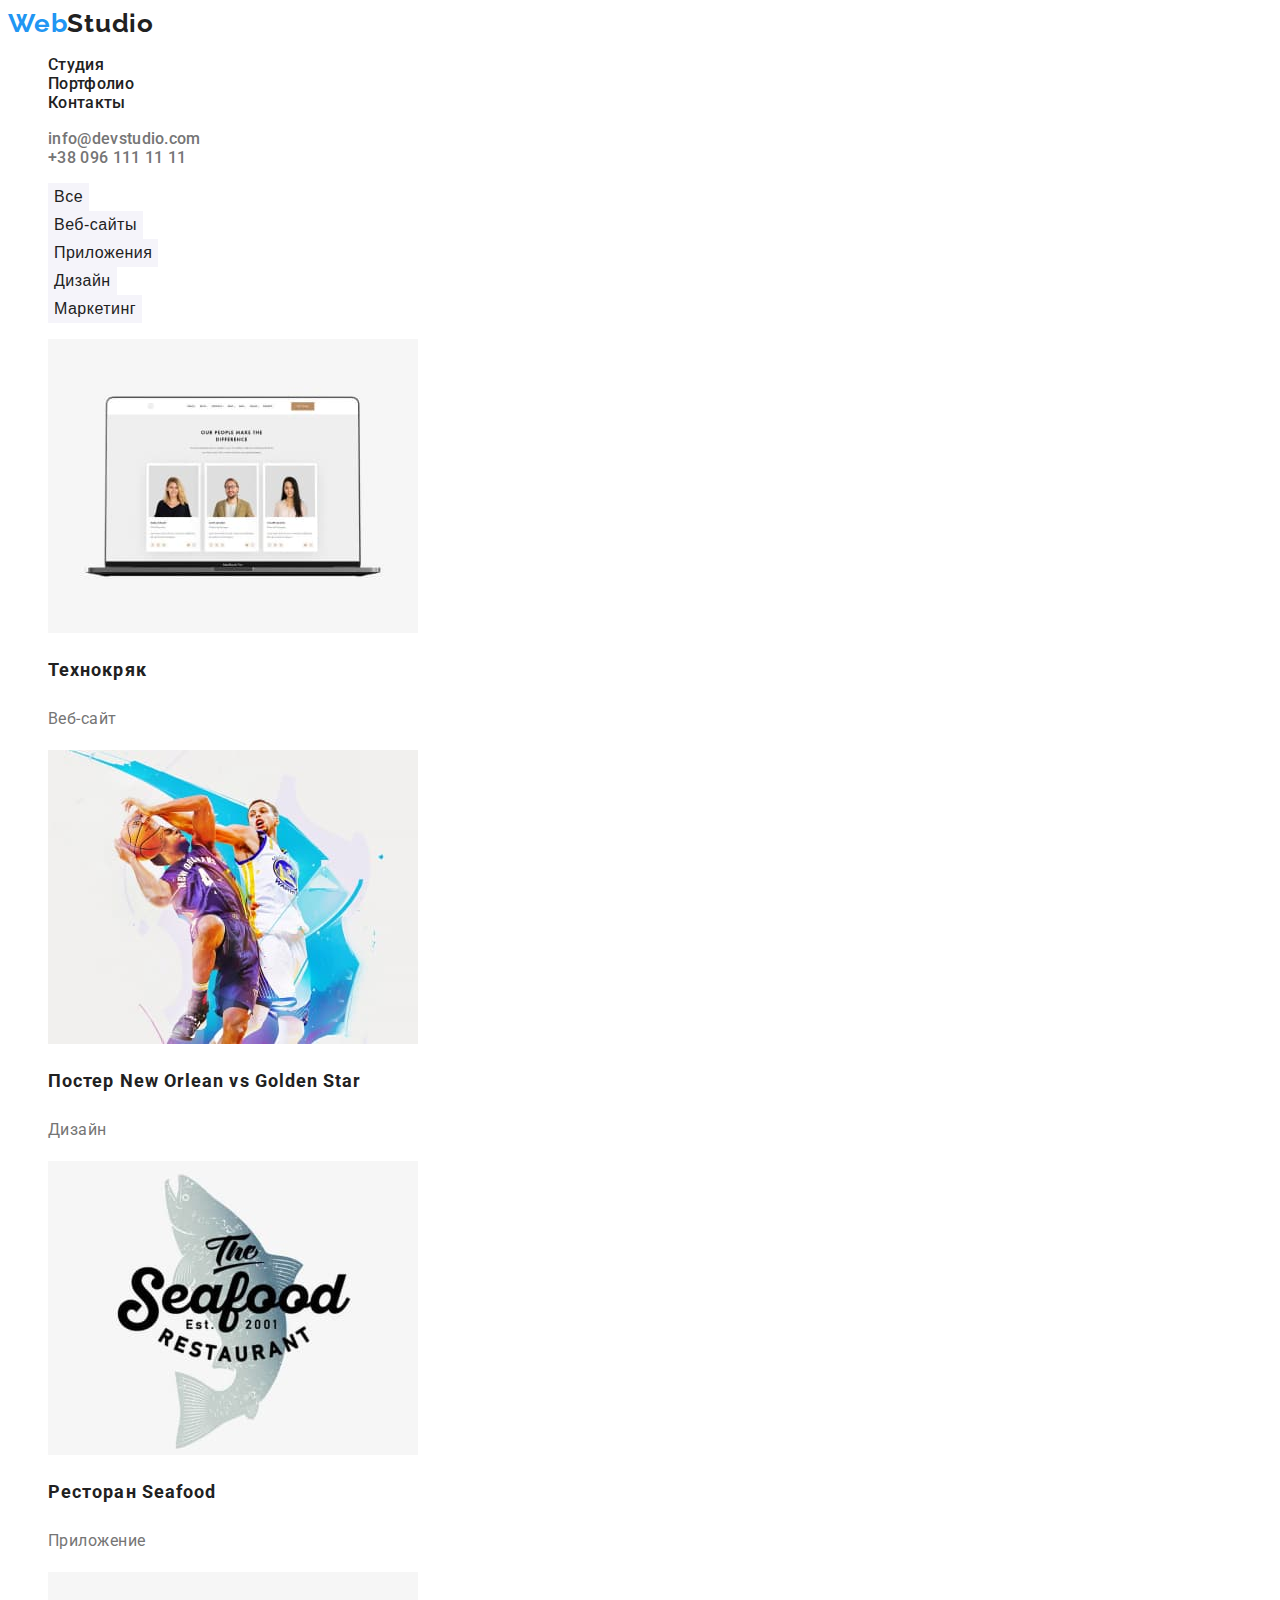
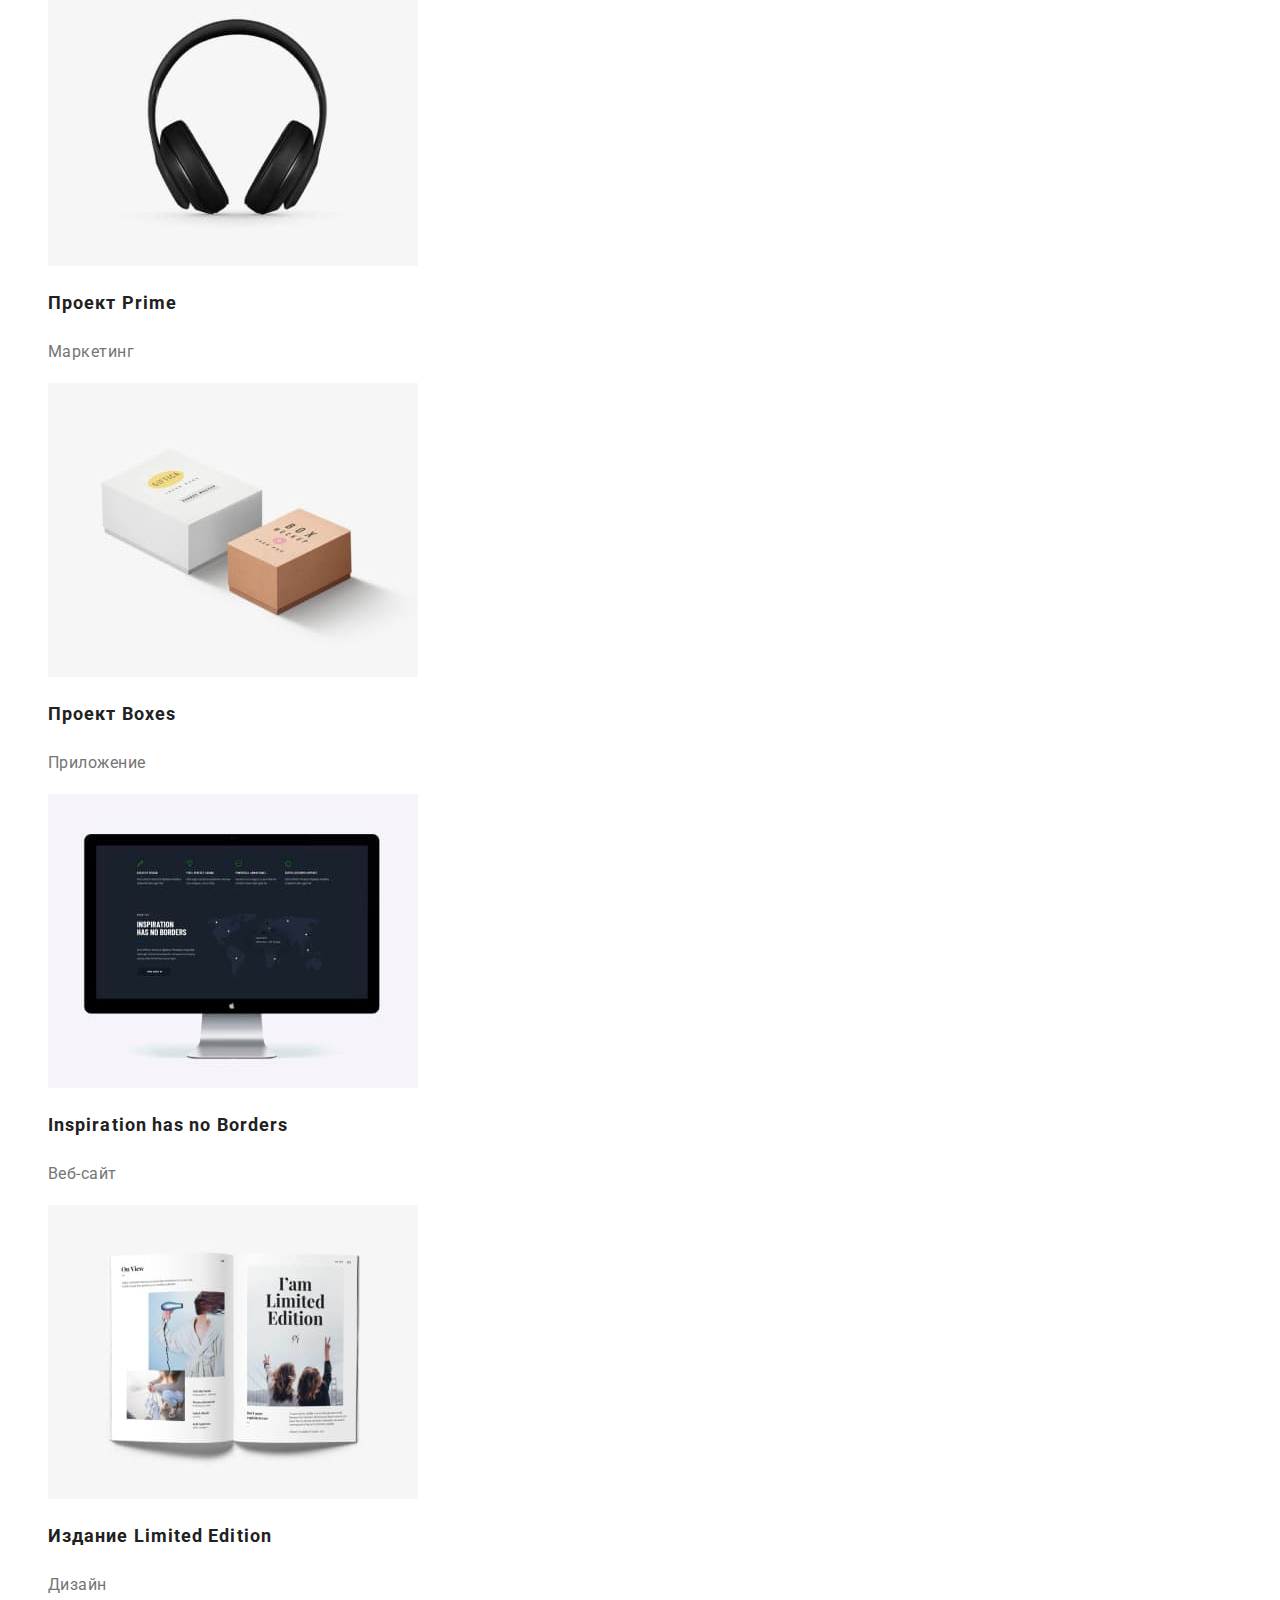
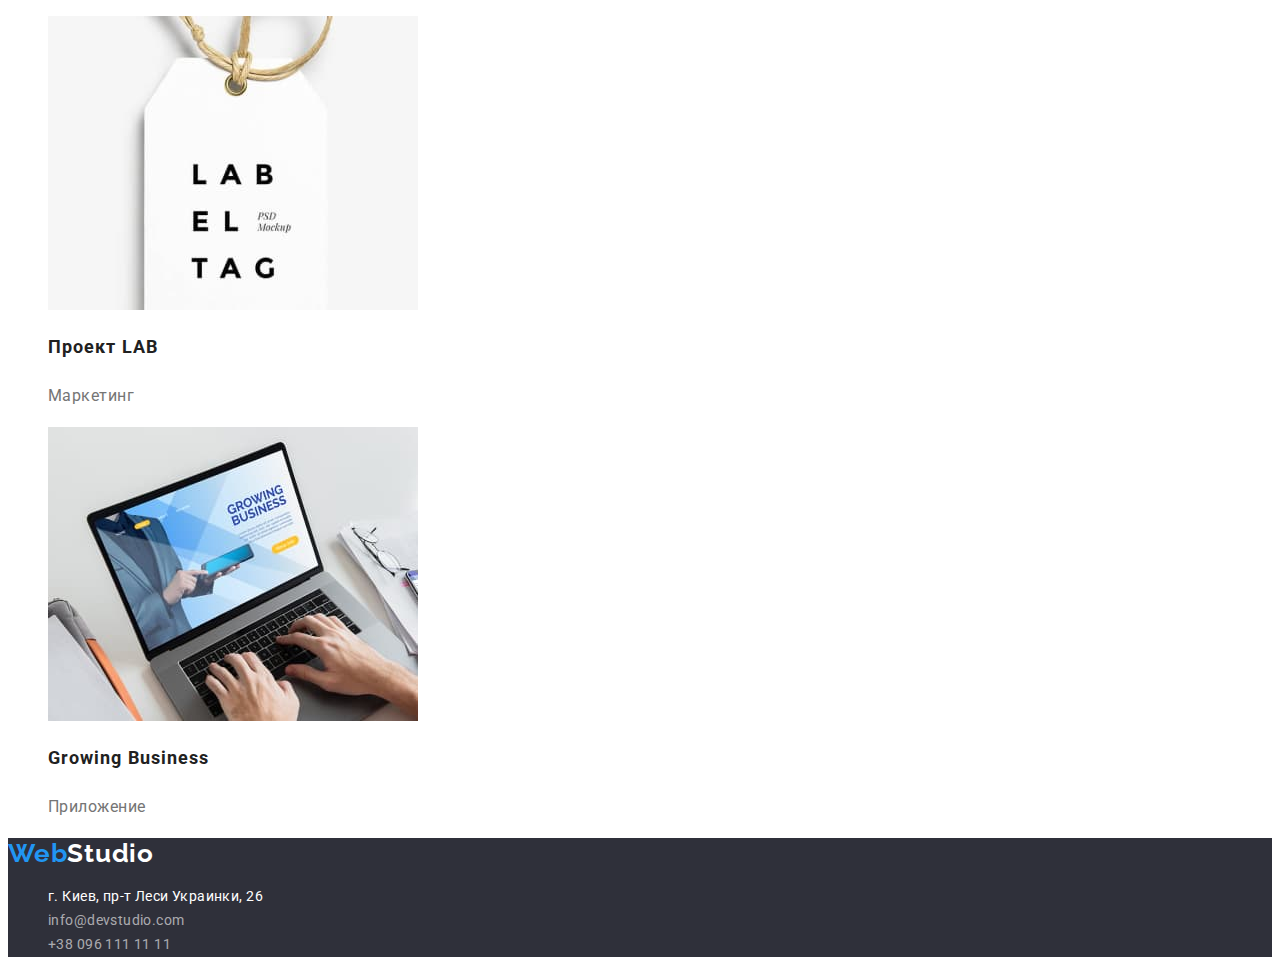
==== portfolio.html @ 5ec3e5de "Initial commit" ====
<!DOCTYPE html>
<html lang="ru">
<head>
    <meta charset="UTF-8">
    <meta http-equiv="X-UA-Compatible" content="IE=edge">
    <meta name="viewport" content="width=device-width, initial-scale=1.0">
    <title>Portfolio</title>
    <link rel="preconnect" href="https://fonts.googleapis.com">
    <link rel="preconnect" href="https://fonts.gstatic.com" crossorigin>
    <link href="https://fonts.googleapis.com/css2?family=Raleway:wght@700&family=Roboto:wght@400;500;700;900&display=swap"
    rel="stylesheet">
    <link rel="stylesheet" href="./css/styles.css">
</head>

<body>
    <!-- Секція хедер -->
    <header class="page-header">
        <!-- Основна навігація по сайту -->
        <nav class="header-nav">
            <a class="header-logo logo" href="" lang="en">Web<span class="header-logo-span">Studio</span></a>
            <ul class="header-list list">
                <li class="header-list-item"><a class="header-link link" href="./index.html">Студия</a></li>
                <li class="header-list-item"><a class="header-link link" href="">Портфолио</a></li>
                <li class="header-list-item"><a class="header-link link" href="">Контакты</a></li>
            </ul>
        </nav>
        <!-- Контактні дані -->
        <ul class="header-contact-list list">
            <li class="header-contact-list-item"><a class="header-contact-link link" href="mailto:info@devstudio.com" lang="en">info@devstudio.com</a></li>
            <li class="header-contact-list-item"><a class="header-contact-link link" href="tel:+380961111111">+38 096 111 11 11</a></li>
        </ul>
    </header>
    <!-- Блок унікального контенту на сторінці -->
    <main>
        <section class="portfolio">
            <h1 hidden>Портфолио</h1>
            <!-- Фільтр -->
            <ul class="portfolio-filter-list list">
                <li><button class="portfolio-filter-btn btn" type="button">Все</button></li>
                <li><button class="portfolio-filter-btn btn" type="button">Веб-сайты</button></li>
                <li><button class="portfolio-filter-btn btn" type="button">Приложения</button></li>
                <li><button class="portfolio-filter-btn btn" type="button">Дизайн</button></li>
                <li><button class="portfolio-filter-btn btn" type="button">Маркетинг</button></li>
            </ul>
            <!-- Портфоліо -->
            <ul class="portfolio-list list">
                <li class="portfolio-list-item"><a class="portfolio-list-link link" href="">
                    <img src="./images/hw-2/img.jpg" alt="" width="370" height="294">
                    <h2 class="portfolio-list-item-title">Технокряк</h2>
                    <p class="portfolio-list-item-text">Веб-сайт</p>
                </a></li>
                <li><a class="portfolio-list-link link" href="">
                    <img src="./images/hw-2/img-2.jpg" alt="" width="370" height="294">
                    <h2 class="portfolio-list-item-title">Постер New Orlean vs Golden Star</h2>
                    <p class="portfolio-list-item-text">Дизайн</p>
                </a></li>
                <li><a class="portfolio-list-link link" href="">
                    <img src="./images/hw-2/img-3.jpg" alt="" width="370" height="294">
                    <h2 class="portfolio-list-item-title">Ресторан Seafood</h2>
                    <p class="portfolio-list-item-text">Приложение</p>
                </a></li>
                <li><a class="portfolio-list-link link" href="">
                    <img src="./images/hw-2/img-4.jpg" alt="" width="370" height="294">
                    <h2 class="portfolio-list-item-title">Проект Prime</h2>
                    <p class="portfolio-list-item-text">Маркетинг</p>
                </a></li>
                <li><a class="portfolio-list-link link" href="">
                    <img src="./images/hw-2/img-5.jpg" alt="" width="370" height="294">
                    <h2 class="portfolio-list-item-title">Проект Boxes</h2>
                    <p class="portfolio-list-item-text">Приложение</p>
                </a></li>
                <li><a class="portfolio-list-link link" href="">
                    <img src="./images/hw-2/img-6.jpg" alt="" width="370" height="294">
                    <h2 class="portfolio-list-item-title">Inspiration has no Borders</h2>
                    <p class="portfolio-list-item-text">Веб-сайт</p>
                </a></li>
                <li><a class="portfolio-list-link link" href="">
                    <img src="./images/hw-2/img-7.jpg" alt="" width="370" height="294">
                    <h2 class="portfolio-list-item-title">Издание Limited Edition</h2>
                    <p class="portfolio-list-item-text">Дизайн</p>
                </a></li>
                <li><a class="portfolio-list-link link" href="">
                    <img src="./images/hw-2/img-8.jpg" alt="" width="370" height="294">
                    <h2 class="portfolio-list-item-title">Проект LAB</h2>
                    <p class="portfolio-list-item-text">Маркетинг</p>
                </a></li>
                <li><a class="portfolio-list-link link" href="">
                    <img src="./images/hw-2/img-9.jpg" alt="" width="370" height="294">
                    <h2 class="portfolio-list-item-title">Growing Business</h2>
                    <p class="portfolio-list-item-text">Приложение</p>
                </a></li>
            </ul>
        </section>
    </main>
    <!--Секція футер-->
    <footer class="footer">
        <a class="footer-logo logo" href="" lang="en">Web<span class="footer-logo-span">Studio</span></a>
        <address class="footer-address">
            <ul class="footer-address-list list">
                <li class="footer-address-list-item"><a class="footer-address-link link">г. Киев, пр-т Леси Украинки, 26</a></li>
                <li class="footer-address-list-item"><a class="footer-link link" href="mailto:info@devstudio.com" lang="en">info@devstudio.com</a></li>
                <li class="footer-address-list-item"><a class="footer-link link" href="tel:+380961111111">+38 096 111 11 11</a></li>
            </ul>
        </address>
    </footer>  
</body>
</html>
---- css/styles.css ----
:root {
    /* fonts */
        --main-font: "Roboto";
        --secondary-font: "Raleway";
    /* text colors */
        --accent-txt-cl: #2196F3;
        --secondary-accent-txt-cl: #FFFFFF;
        --main-txt-cl: #212121;
        --secondary-txt-cl: #757575;
    /* bg-colors */
        --main-bg-cl: #FFFFFF;
        --secondary-bg-cl: #2F303A;
        --accent-bg-cl: #2196F3;
        --secondary-accent-bg-cl: #F5F4FA;
}

/* body */
body {
    font-family: var(--main-font), sans-serif;
    color: var(--main-txt-cl);
}

/* lists */
.list {
    list-style-type: none;
    text-decoration: none;
}

/* links */
.link {
    text-decoration: none;
}

/* buttons */
.btn {
    cursor: pointer;
}

/* section titles */
.section-title {
    font-weight: 700;
    font-size: 36px;
    line-height: 1.17;
    text-align: center;
    letter-spacing: 0.03em;
    color: var(--main-txt-cl);
}

/* header */
.page-header {
    background-color: var(--main-bg-cl)
}

.header-nav {}

.logo {
    font-family: var(--secondary-font);
    font-weight: 700;
    font-size: 26px;
    line-height: 1.19;
    letter-spacing: 0.03em;
    color: var(--accent-txt-cl);
    text-decoration: none;
}

.header-logo-span {
    color: var(--main-txt-cl);
    text-decoration: none;
}

.header-list, .list {
}

.header-list-item {}

.header-link {
    width: 122px;
    height: 16px;
    left: 1263px;
    top: 32px;
    font-weight: 500;
    line-height: 1.14;
    letter-spacing: 0.02em;
    color: var(--main-txt-cl);
    }
    
.header-link:hover,
.header-link:focus {
    color: var(--accent-txt-cl);
    }

.header-contact-list, .list {}

.header-contact-list-item {}

.header-contact-link {
    width: 122px;
    height: 16px;
    left: 1263px;
    top: 32px;
    font-weight: 500;
    line-height: 1.14;
    letter-spacing: 0.02em;
    color: var(--secondary-txt-cl);
}

.header-contact-link:hover,
.header-contact-link:focus {
    color: var(--accent-txt-cl);
}

/* hero*/
.hero {
    background-color: var(--secondary-bg-cl);
}

.hero-title {
    font-weight: 900;
    font-size: 44px;
    line-height: 1.14;
    text-align: center;
    letter-spacing: 0.06em;
    text-transform: uppercase;
    color: var(--secondary-accent-txt-cl);
}

.hero-btn {
    font-weight: 700;
    font-size: 16px;
    line-height: 1.19;
    letter-spacing: 0.06em;
    text-align: center;
    color: var(--secondary-accent-txt-cl);
    background-color: var(--accent-bg-cl);
    width: 200px;
    height: 50px;
    left: 700px;
    top: 430px;
    border: none;
}

.hero-btn:hover,
.hero-btn:focus {
    background-color: #188CE8;
}

/* benefits */
.benefits-list-item-title {
    font-weight: 700;
    font-size: 14px;
    line-height: 1.14x;
    letter-spacing: 0.03em;
    text-transform: uppercase;
    color: var(--main-txt-cl);
}

.benefits-list-item-text {
    font-weight: 400;
    font-size: 14px;
    line-height: 1.71;
    letter-spacing: 0.03em;
    color: var(--secondary-txt-cl);
}

/* team */
.team {
    background-color: var(--secondary-accent-bg-cl);
}

.team-list-item-title {
    font-weight: 500;
    font-size: 16px;
    line-height: 1.19;
    text-align: center;
    letter-spacing: 0.03em;
    color: var(--main-txt-cl);
}

.team-list-item-text {
    font-weight: 400;
    font-size: 16px;
    line-height: 1.19;
    text-align: center;
    letter-spacing: 0.03em;
    color: var(--secondary-txt-cl);
}

/* portfolio */
.portfolio {
    background-color: var(--main-bg-cl);
}

.portfolio-filter-list, .list {
} 

.portfolio-filter-btn {
    font-weight: 500;
    font-size: 16px;
    line-height: 26px;
    letter-spacing: 0.03em;
    text-align: center;
    color: var(--main-txt-cl);
    background-color: var(--secondary-accent-bg-cl);
    border: none;
}

.portfolio-filter-btn:hover,
.portfolio-filter-btn:focus {
    color: var(--secondary-accent-txt-cl);
    background-color: var(--accent-bg-cl);
}

.portfolio-list-item-title {
    font-weight: 700;
    font-size: 18px;
    line-height: 2;
    letter-spacing: 0.06em;
    color: var(--main-txt-cl);
}

.portfolio-list-item-text {
    font-weight: 400;
    font-size: 16px;
    line-height: 1.88;
    letter-spacing: 0.03em;
    color: var(--secondary-txt-cl);
}

/* footer */
.footer {
    background-color: var(--secondary-bg-cl);
}

.footer-logo-span {
    color: var(--secondary-accent-txt-cl);
}

.footer-address {
    font-style: normal
}

.footer-address-list, .list {}

.footer-address-list-item {}

.footer-address-link {
    font-weight: 400;
    font-size: 14px;
    line-height: 1.71;
    letter-spacing: 0.03em;
    color: var(--secondary-accent-txt-cl);
}

.footer-link {
    font-weight: 400;
    font-size: 14px;
    line-height: 1.71;
    letter-spacing: 0.03em;
    color: rgba(255, 255, 255, 0.6);
}

.footer-address-link:hover,
.footer-address-linknk:focus {
    color: var(--accent-txt-cl);
}

.footer-link:hover,
.footer-link:focus {
    color: var(--accent-txt-cl);
}
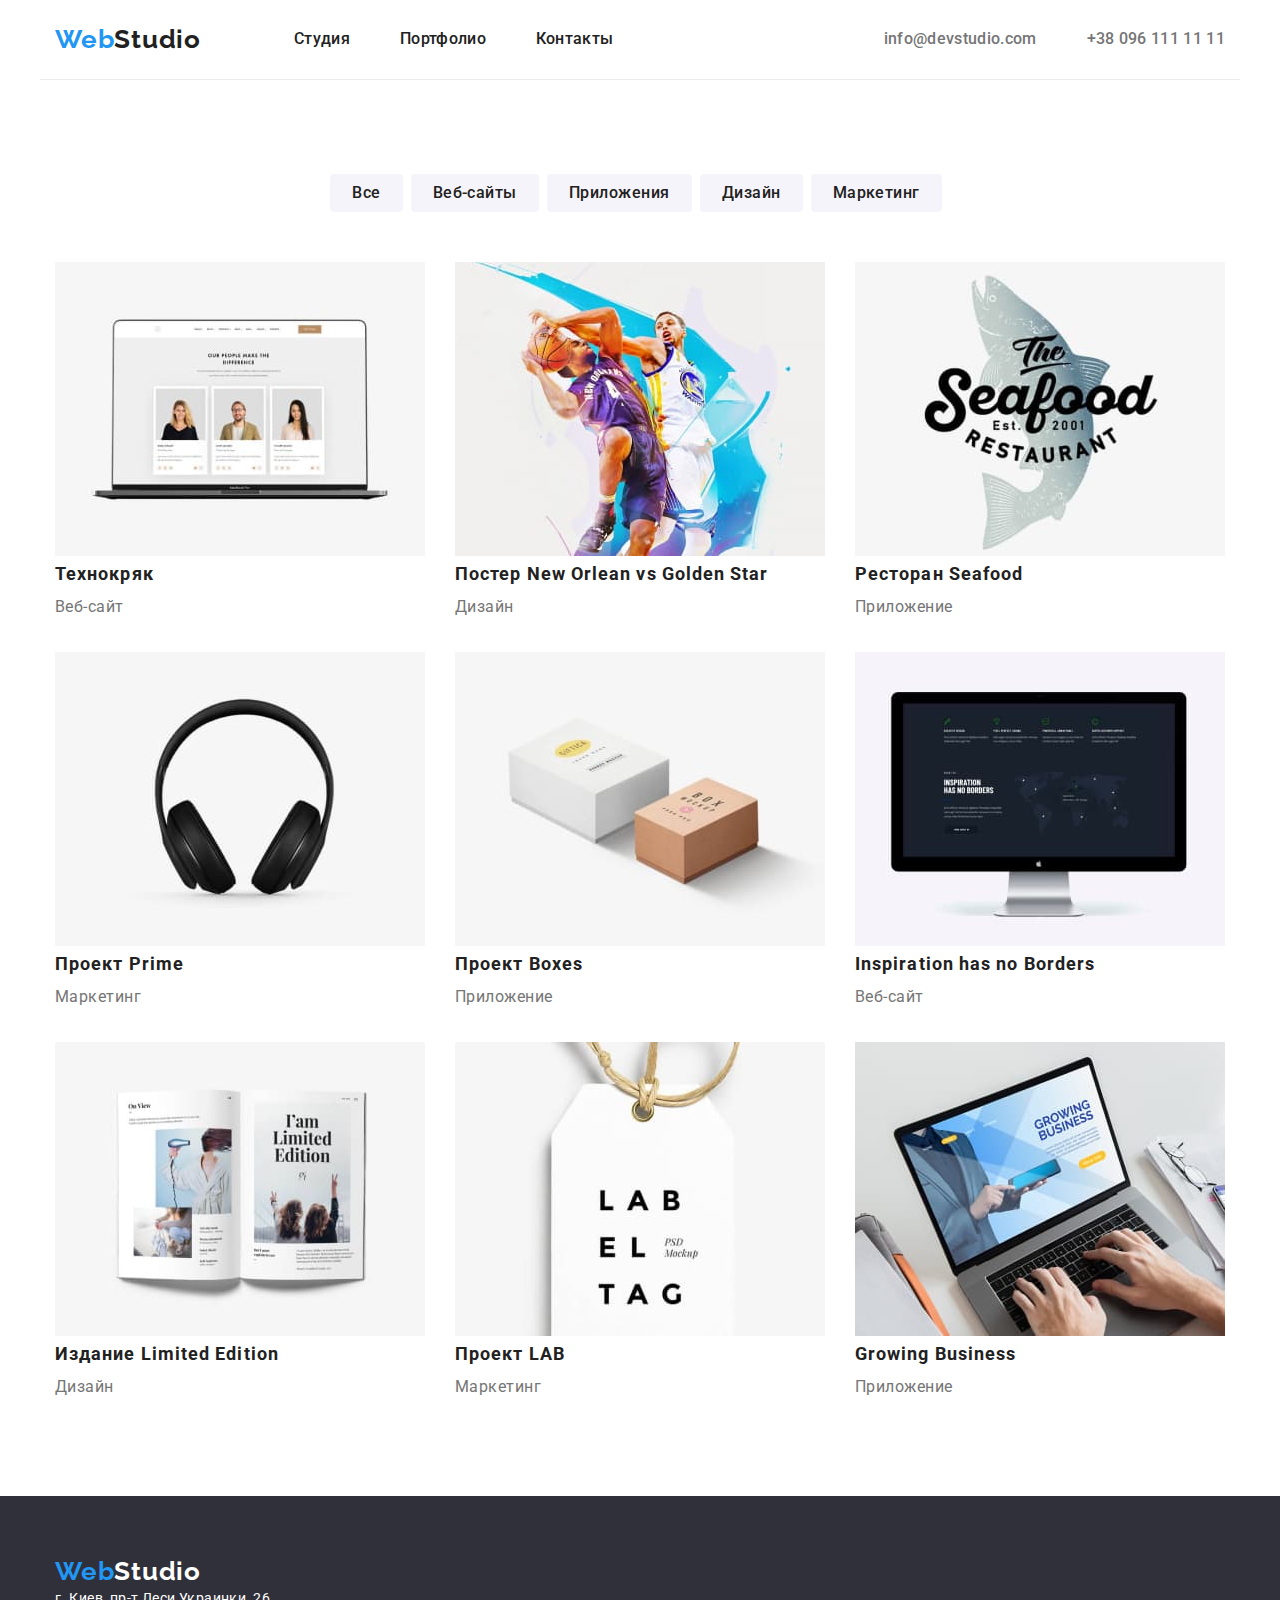
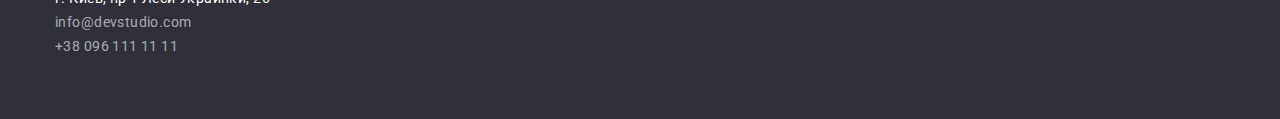
==== commit 3d4e9457: "Added styles for geometry and content positioning Added styles for geometry and content positioning " ====
--- a/portfolio.html
+++ b/portfolio.html
@@ -4,104 +4,124 @@
     <meta charset="UTF-8">
     <meta http-equiv="X-UA-Compatible" content="IE=edge">
     <meta name="viewport" content="width=device-width, initial-scale=1.0">
-    <title>Portfolio</title>
+    <title>WebStudio</title>
+    <!-- Fonts start -->
     <link rel="preconnect" href="https://fonts.googleapis.com">
     <link rel="preconnect" href="https://fonts.gstatic.com" crossorigin>
-    <link href="https://fonts.googleapis.com/css2?family=Raleway:wght@700&family=Roboto:wght@400;500;700;900&display=swap"
-    rel="stylesheet">
+    <link
+        href="https://fonts.googleapis.com/css2?family=Raleway:wght@700&family=Roboto:wght@400;500;700;900&display=swap"
+        rel="stylesheet">
+    <!-- Fonts end -->
+
+    <!-- Normalize styles start -->
+    <link rel="stylesheet" href="https://cdnjs.cloudflare.com/ajax/libs/modern-normalize/1.1.0/modern-normalize.min.css">
+    <!-- Normalize styles end -->
+
+    <!-- custom styles start -->
     <link rel="stylesheet" href="./css/styles.css">
+    <!-- custom styles end -->
 </head>
 
 <body>
     <!-- Секція хедер -->
     <header class="page-header">
         <!-- Основна навігація по сайту -->
-        <nav class="header-nav">
-            <a class="header-logo logo" href="" lang="en">Web<span class="header-logo-span">Studio</span></a>
-            <ul class="header-list list">
-                <li class="header-list-item"><a class="header-link link" href="./index.html">Студия</a></li>
-                <li class="header-list-item"><a class="header-link link" href="">Портфолио</a></li>
-                <li class="header-list-item"><a class="header-link link" href="">Контакты</a></li>
-            </ul>
-        </nav>
-        <!-- Контактні дані -->
-        <ul class="header-contact-list list">
-            <li class="header-contact-list-item"><a class="header-contact-link link" href="mailto:info@devstudio.com" lang="en">info@devstudio.com</a></li>
-            <li class="header-contact-list-item"><a class="header-contact-link link" href="tel:+380961111111">+38 096 111 11 11</a></li>
-        </ul>
+        <div class="container header-container">
+            <nav class="header-nav">
+                <a class="header-logo logo" href="" lang="en">Web<span class="header-logo-span">Studio</span></a>
+                <ul class="header-list list">
+                    <li class="header-list-item"><a class="header-link link" href="./index.html">Студия</a></li>
+                    <li class="header-list-item"><a class="header-link link" href="">Портфолио</a></li>
+                    <li class="header-list-item"><a class="header-link link" href="">Контакты</a></li>
+                </ul>
+            </nav>
+            <!-- Контактні дані -->
+            <div class="header-group">
+                <ul class="header-contact-list list">
+                    <li class="header-contact-list-item"><a class="header-contact-link link"
+                            href="mailto:info@devstudio.com" lang="en">info@devstudio.com</a></li>
+                    <li class="header-contact-list-item"><a class="header-contact-link link" href="tel:+380961111111">+38
+                            096 111 11 11</a></li>
+                </ul>
+            </div>
+        </div>
     </header>
     <!-- Блок унікального контенту на сторінці -->
     <main>
         <section class="portfolio">
-            <h1 hidden>Портфолио</h1>
-            <!-- Фільтр -->
-            <ul class="portfolio-filter-list list">
-                <li><button class="portfolio-filter-btn btn" type="button">Все</button></li>
-                <li><button class="portfolio-filter-btn btn" type="button">Веб-сайты</button></li>
-                <li><button class="portfolio-filter-btn btn" type="button">Приложения</button></li>
-                <li><button class="portfolio-filter-btn btn" type="button">Дизайн</button></li>
-                <li><button class="portfolio-filter-btn btn" type="button">Маркетинг</button></li>
-            </ul>
-            <!-- Портфоліо -->
-            <ul class="portfolio-list list">
-                <li class="portfolio-list-item"><a class="portfolio-list-link link" href="">
-                    <img src="./images/hw-2/img.jpg" alt="" width="370" height="294">
-                    <h2 class="portfolio-list-item-title">Технокряк</h2>
-                    <p class="portfolio-list-item-text">Веб-сайт</p>
-                </a></li>
-                <li><a class="portfolio-list-link link" href="">
-                    <img src="./images/hw-2/img-2.jpg" alt="" width="370" height="294">
-                    <h2 class="portfolio-list-item-title">Постер New Orlean vs Golden Star</h2>
-                    <p class="portfolio-list-item-text">Дизайн</p>
-                </a></li>
-                <li><a class="portfolio-list-link link" href="">
-                    <img src="./images/hw-2/img-3.jpg" alt="" width="370" height="294">
-                    <h2 class="portfolio-list-item-title">Ресторан Seafood</h2>
-                    <p class="portfolio-list-item-text">Приложение</p>
-                </a></li>
-                <li><a class="portfolio-list-link link" href="">
-                    <img src="./images/hw-2/img-4.jpg" alt="" width="370" height="294">
-                    <h2 class="portfolio-list-item-title">Проект Prime</h2>
-                    <p class="portfolio-list-item-text">Маркетинг</p>
-                </a></li>
-                <li><a class="portfolio-list-link link" href="">
-                    <img src="./images/hw-2/img-5.jpg" alt="" width="370" height="294">
-                    <h2 class="portfolio-list-item-title">Проект Boxes</h2>
-                    <p class="portfolio-list-item-text">Приложение</p>
-                </a></li>
-                <li><a class="portfolio-list-link link" href="">
-                    <img src="./images/hw-2/img-6.jpg" alt="" width="370" height="294">
-                    <h2 class="portfolio-list-item-title">Inspiration has no Borders</h2>
-                    <p class="portfolio-list-item-text">Веб-сайт</p>
-                </a></li>
-                <li><a class="portfolio-list-link link" href="">
-                    <img src="./images/hw-2/img-7.jpg" alt="" width="370" height="294">
-                    <h2 class="portfolio-list-item-title">Издание Limited Edition</h2>
-                    <p class="portfolio-list-item-text">Дизайн</p>
-                </a></li>
-                <li><a class="portfolio-list-link link" href="">
-                    <img src="./images/hw-2/img-8.jpg" alt="" width="370" height="294">
-                    <h2 class="portfolio-list-item-title">Проект LAB</h2>
-                    <p class="portfolio-list-item-text">Маркетинг</p>
-                </a></li>
-                <li><a class="portfolio-list-link link" href="">
-                    <img src="./images/hw-2/img-9.jpg" alt="" width="370" height="294">
-                    <h2 class="portfolio-list-item-title">Growing Business</h2>
-                    <p class="portfolio-list-item-text">Приложение</p>
-                </a></li>
-            </ul>
+            <div class="portfolio-container container">
+                <h1 hidden>Портфолио</h1>
+                <!-- Фільтр -->
+                <ul class="portfolio-filter-list list">
+                    <li><button class="portfolio-filter-btn btn" type="button">Все</button></li>
+                    <li><button class="portfolio-filter-btn btn" type="button">Веб-сайты</button></li>
+                    <li><button class="portfolio-filter-btn btn" type="button">Приложения</button></li>
+                    <li><button class="portfolio-filter-btn btn" type="button">Дизайн</button></li>
+                    <li><button class="portfolio-filter-btn btn" type="button">Маркетинг</button></li>
+                </ul>
+                <!-- Портфоліо -->
+                <ul class="portfolio-list card-set list">
+                    <li class="portfolio-list-item card-set-item"><a class="portfolio-list-link link" href="">
+                        <img src="./images/hw-2/img.jpg" alt="" width="370" height="294">
+                        <h2 class="portfolio-list-item-title">Технокряк</h2>
+                        <p class="portfolio-list-item-text">Веб-сайт</p>
+                    </a></li>
+                    <li class="portfolio-list-item card-set-item"><a class="portfolio-list-link link" href="">
+                        <img src="./images/hw-2/img-2.jpg" alt="" width="370" height="294">
+                        <h2 class="portfolio-list-item-title">Постер New Orlean vs Golden Star</h2>
+                        <p class="portfolio-list-item-text">Дизайн</p>
+                    </a></li>
+                    <li class="portfolio-list-item card-set-item"><a class="portfolio-list-link link" href="">
+                        <img src="./images/hw-2/img-3.jpg" alt="" width="370" height="294">
+                        <h2 class="portfolio-list-item-title">Ресторан Seafood</h2>
+                        <p class="portfolio-list-item-text">Приложение</p>
+                    </a></li>
+                    <li class="portfolio-list-item card-set-item"><a class="portfolio-list-link link" href="">
+                        <img src="./images/hw-2/img-4.jpg" alt="" width="370" height="294">
+                        <h2 class="portfolio-list-item-title">Проект Prime</h2>
+                        <p class="portfolio-list-item-text">Маркетинг</p>
+                    </a></li>
+                    <li class="portfolio-list-item card-set-item"><a class="portfolio-list-link link" href="">
+                        <img src="./images/hw-2/img-5.jpg" alt="" width="370" height="294">
+                        <h2 class="portfolio-list-item-title">Проект Boxes</h2>
+                        <p class="portfolio-list-item-text">Приложение</p>
+                    </a></li>
+                    <li class="portfolio-list-item card-set-item"><a class="portfolio-list-link link" href="">
+                        <img src="./images/hw-2/img-6.jpg" alt="" width="370" height="294">
+                        <h2 class="portfolio-list-item-title">Inspiration has no Borders</h2>
+                        <p class="portfolio-list-item-text">Веб-сайт</p>
+                    </a></li>
+                    <li class="portfolio-list-item card-set-item"><a class="portfolio-list-link link" href="">
+                        <img src="./images/hw-2/img-7.jpg" alt="" width="370" height="294">
+                        <h2 class="portfolio-list-item-title">Издание Limited Edition</h2>
+                        <p class="portfolio-list-item-text">Дизайн</p>
+                    </a></li>
+                    <li class="portfolio-list-item card-set-item"><a class="portfolio-list-link link" href="">
+                        <img src="./images/hw-2/img-8.jpg" alt="" width="370" height="294">
+                        <h2 class="portfolio-list-item-title">Проект LAB</h2>
+                        <p class="portfolio-list-item-text">Маркетинг</p>
+                    </a></li>
+                    <li class="portfolio-list-item card-set-item"><a class="portfolio-list-link link" href="">
+                        <img src="./images/hw-2/img-9.jpg" alt="" width="370" height="294">
+                        <h2 class="portfolio-list-item-title">Growing Business</h2>
+                        <p class="portfolio-list-item-text">Приложение</p>
+                    </a></li>
+                </ul>
+            </div>
         </section>
     </main>
     <!--Секція футер-->
     <footer class="footer">
-        <a class="footer-logo logo" href="" lang="en">Web<span class="footer-logo-span">Studio</span></a>
-        <address class="footer-address">
-            <ul class="footer-address-list list">
-                <li class="footer-address-list-item"><a class="footer-address-link link">г. Киев, пр-т Леси Украинки, 26</a></li>
-                <li class="footer-address-list-item"><a class="footer-link link" href="mailto:info@devstudio.com" lang="en">info@devstudio.com</a></li>
-                <li class="footer-address-list-item"><a class="footer-link link" href="tel:+380961111111">+38 096 111 11 11</a></li>
-            </ul>
-        </address>
+        <div class="footer-container container">
+            <a class="footer-logo logo" href="" lang="en">Web<span class="footer-logo-span">Studio</span></a>
+            <address class="footer-address">
+                <ul class="footer-address-list list">
+                    <li class="footer-address-list-item"><a class="footer-address-link link">г. Киев, пр-т Леси Украинки, 26</a></li>
+                    <li class="footer-address-list-item"><a class="footer-link link" href="mailto:info@devstudio.com" lang="en">info@devstudio.com</a></li>
+                    <li class="footer-address-list-item"><a class="footer-link link" href="tel:+380961111111">+38 096 111 11 11</a></li>
+                </ul>
+            </address>
+        </div>
     </footer>  
 </body>
 </html>--- a/css/styles.css
+++ b/css/styles.css
@@ -12,18 +12,54 @@
         --secondary-bg-cl: #2F303A;
         --accent-bg-cl: #2196F3;
         --secondary-accent-bg-cl: #F5F4FA;
+    /* others */
+        --portfolio-items: 3;
+        --portfolio-indent: 30px;
+        --team-items: 4;
+        --team-indent: 30px;
+}
+
+/* reset */
+h1,
+h2,
+h3,
+h4,
+p {
+    margin: 0;
+}
+
+img {
+    display: block;
+    max-width: 100%;
+    height: auto;
 }
 
 /* body */
 body {
     font-family: var(--main-font), sans-serif;
     color: var(--main-txt-cl);
+    margin: 0;
+}
+
+.container {
+    width: 1200px;
+    padding-left: 15px;
+    padding-right: 15px;
+    margin-left: auto;
+    margin-right: auto;
+}
+
+.section {
+    padding-top: 94px;
+    padding-bottom: 94px;
 }
 
 /* lists */
 .list {
     list-style-type: none;
     text-decoration: none;
+    margin: 0;
+    padding: 0;
 }
 
 /* links */
@@ -51,7 +87,26 @@
     background-color: var(--main-bg-cl)
 }
 
-.header-nav {}
+.header-container {
+    display: flex;
+    justify-content: space-between;
+    flex-direction: row;
+    align-items: center;
+    border-bottom: 1px solid #ECECEC;
+}
+
+.header-nav {
+    display: flex;
+    flex-direction: row;
+    align-items: center;
+}
+
+.header-logo {
+    margin-top: 24px;
+    margin-right: 93px;
+    margin-bottom: 24px;
+
+}
 
 .logo {
     font-family: var(--secondary-font);
@@ -68,8 +123,13 @@
     text-decoration: none;
 }
 
-.header-list, .list {
-}
+.header-list {
+    display: flex;
+    flex-direction: row;
+    align-items: center;
+}
+
+.header-list, .list {}
 
 .header-list-item {}
 
@@ -82,16 +142,25 @@
     line-height: 1.14;
     letter-spacing: 0.02em;
     color: var(--main-txt-cl);
-    }
+    padding-right: 50px;
+}
+        
+.header-link:last-child {
+    margin-right: 0;
+}
     
 .header-link:hover,
 .header-link:focus {
     color: var(--accent-txt-cl);
-    }
+}
+
+.header-contact-list {
+    display: flex;
+    flex-direction: row;
+    align-items: center;
+}
 
 .header-contact-list, .list {}
-
-.header-contact-list-item {}
 
 .header-contact-link {
     width: 122px;
@@ -109,12 +178,24 @@
     color: var(--accent-txt-cl);
 }
 
+.header-contact-list-item:not(:last-child) {
+    margin-right: 50px;
+}
+
 /* hero*/
 .hero {
     background-color: var(--secondary-bg-cl);
 }
 
+.hero-container {
+    display: flex;
+    justify-content: center;
+    align-items: center;
+    flex-direction: column;
+}
+
 .hero-title {
+    width: 696px;
     font-weight: 900;
     font-size: 44px;
     line-height: 1.14;
@@ -122,6 +203,7 @@
     letter-spacing: 0.06em;
     text-transform: uppercase;
     color: var(--secondary-accent-txt-cl);
+    margin: 200px 452px 30px 452px;
 }
 
 .hero-btn {
@@ -137,6 +219,8 @@
     left: 700px;
     top: 430px;
     border: none;
+    border-radius: 4px;
+    margin: 30px 700px 200px 700px;
 }
 
 .hero-btn:hover,
@@ -145,6 +229,12 @@
 }
 
 /* benefits */
+.benefits-list {
+    display: flex;
+    justify-content: space-between;
+    align-items: center;
+    flex-direction: row;
+}
 .benefits-list-item-title {
     font-weight: 700;
     font-size: 14px;
@@ -152,6 +242,9 @@
     letter-spacing: 0.03em;
     text-transform: uppercase;
     color: var(--main-txt-cl);
+    margin-top: 65px;
+    margin-right: 30px;
+    margin-bottom: 10px;
 }
 
 .benefits-list-item-text {
@@ -160,11 +253,47 @@
     line-height: 1.71;
     letter-spacing: 0.03em;
     color: var(--secondary-txt-cl);
+    margin-right: 30px;
+    margin-bottom: 94px;
+}
+
+/* practice */
+.practice-title {
+    justify-content: center;
+    align-items: flex-start;
+    margin-bottom: 50px;
+}
+
+.practice-list {
+    display: flex;
+    justify-content: space-between;
+    align-items: center;
+    flex-direction: row;
+    margin-bottom: 94px;
 }
 
 /* team */
+.team-container {
+    padding-top: 94px;
+}
 .team {
     background-color: var(--secondary-accent-bg-cl);
+}
+
+.team-title {
+    margin-top: 94px;
+    margin-bottom: 50px;
+}
+
+.team-set {
+    display: flex;
+    flex-wrap: wrap;
+    margin: calc(-1 * var(--team-indent) / 2);
+}
+
+.team-set-item {
+    flex-basis: calc((100% - var(var(--team-indent)) * var(--team-items)) / var(--team-items));
+    margin: calc(var(--team-indent) / 2);
 }
 
 .team-list-item-title {
@@ -183,6 +312,7 @@
     text-align: center;
     letter-spacing: 0.03em;
     color: var(--secondary-txt-cl);
+    margin-bottom: 94px;
 }
 
 /* portfolio */
@@ -190,8 +320,18 @@
     background-color: var(--main-bg-cl);
 }
 
-.portfolio-filter-list, .list {
-} 
+.portfolio-container {
+    padding-top: 94px;
+    padding-bottom: 94px;
+}
+
+.portfolio-filter-list { 
+    display: flex;
+    justify-content: center;
+    flex-direction: row;
+}
+
+.portfolio-filter-list, .list {} 
 
 .portfolio-filter-btn {
     font-weight: 500;
@@ -202,6 +342,10 @@
     color: var(--main-txt-cl);
     background-color: var(--secondary-accent-bg-cl);
     border: none;
+    border-radius: 4px;
+    margin-right: 8px;
+    margin-bottom: 50px;
+    padding: 6px 22px;
 }
 
 .portfolio-filter-btn:hover,
@@ -209,6 +353,21 @@
     color: var(--secondary-accent-txt-cl);
     background-color: var(--accent-bg-cl);
 }
+
+/* portfolio-list set */
+.card-set {
+    display: flex;
+    flex-wrap: wrap;
+    margin: calc(-1 * var(--portfolio-indent) / 2);
+}
+
+.card-set-item {
+    flex-basis: calc((100% - var(var(--portfolio-indent)) * var(--portfolio-items)) / var(--portfolio-items));
+    margin: calc(var(--portfolio-indent) / 2);
+}
+
+.portfolio-list-item {}
+
 
 .portfolio-list-item-title {
     font-weight: 700;
@@ -231,12 +390,22 @@
     background-color: var(--secondary-bg-cl);
 }
 
+.footer-container {
+    display: flex;
+    flex-direction: column;
+}
+
+.footer-logo {
+    margin-top: 60px;
+}
+
 .footer-logo-span {
     color: var(--secondary-accent-txt-cl);
 }
 
 .footer-address {
-    font-style: normal
+    font-style: normal;
+    margin-bottom: 60px;
 }
 
 .footer-address-list, .list {}
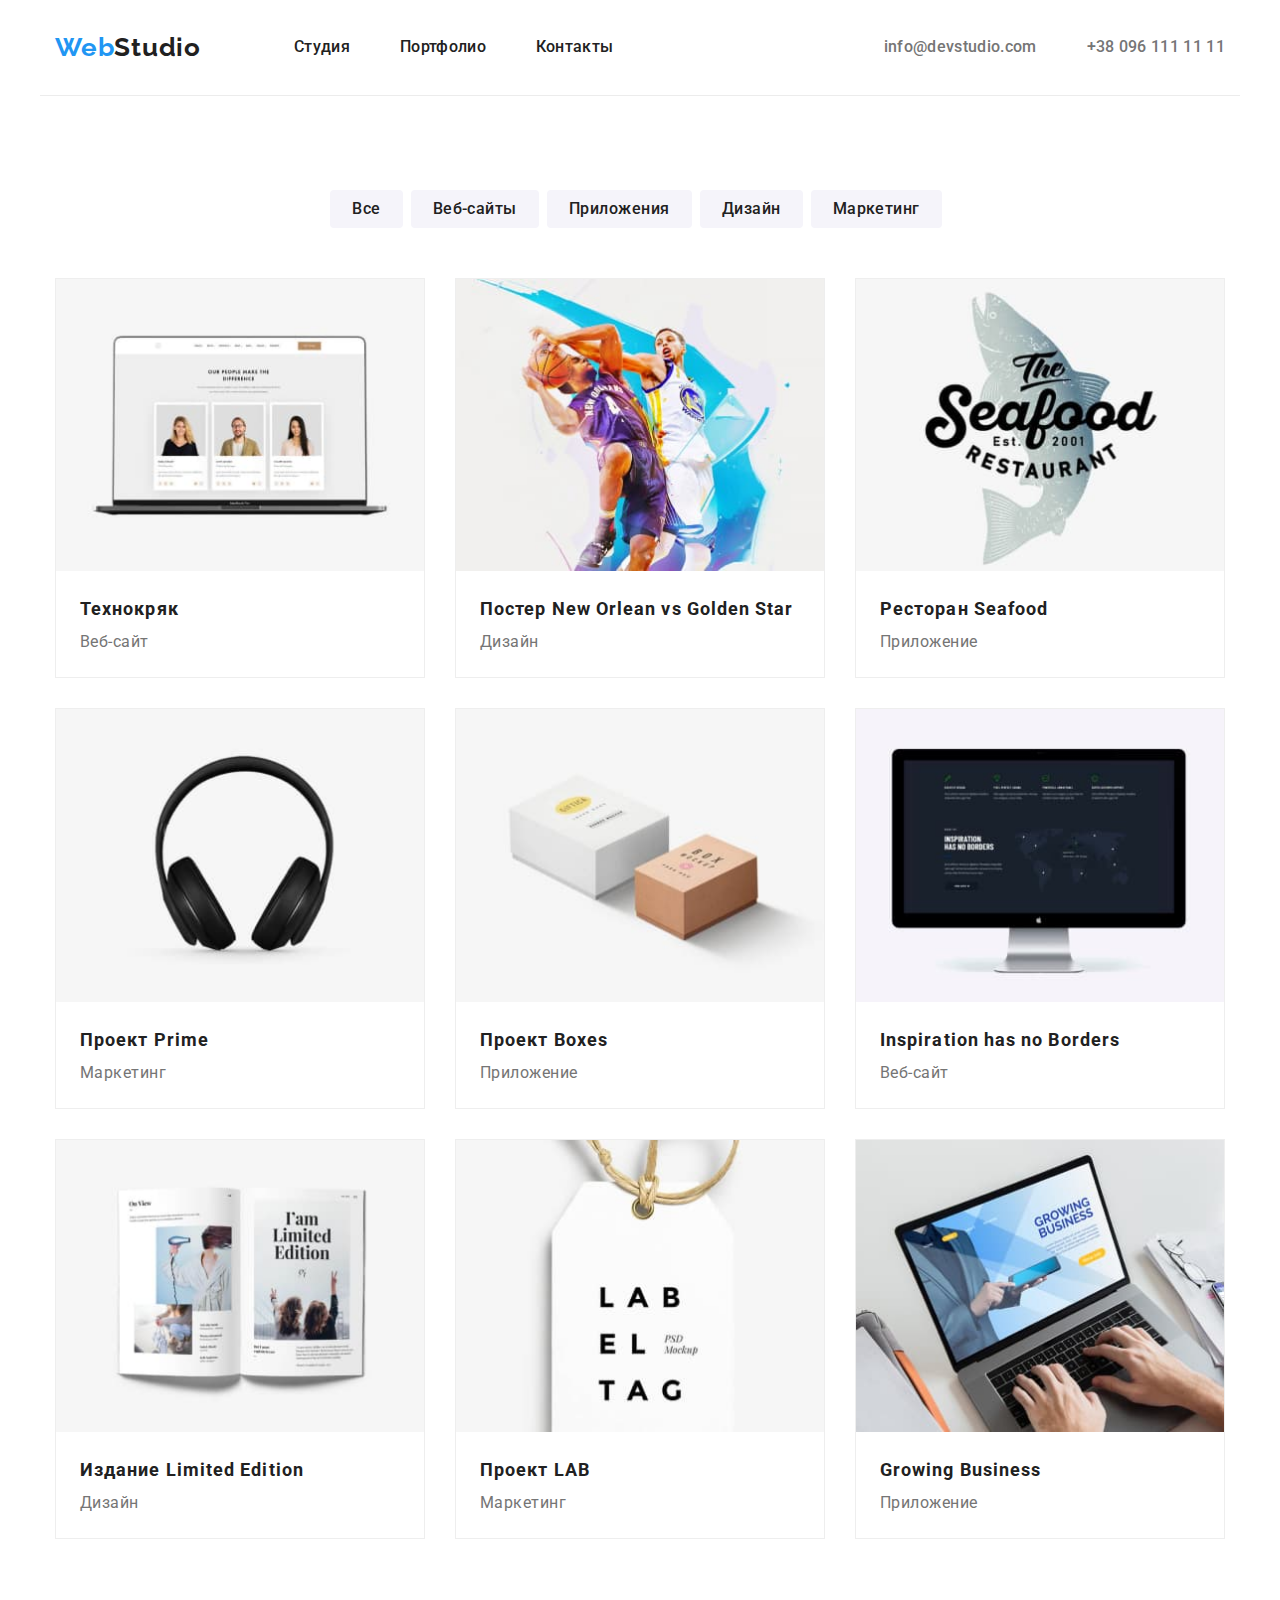
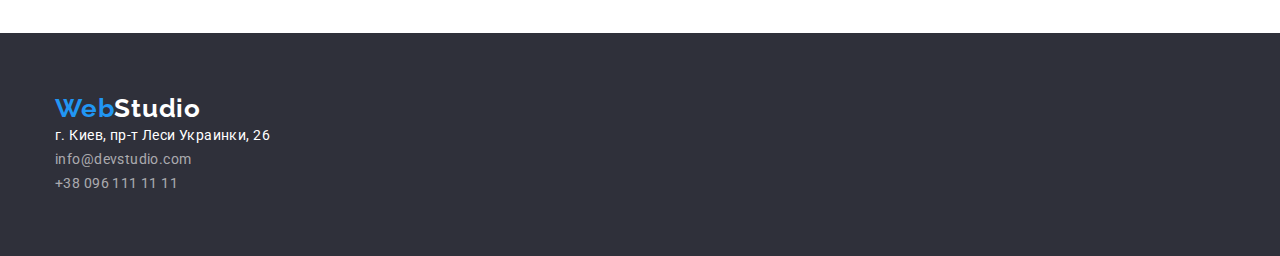
==== commit 5cdd7f8c: "Сorrected in accordance with the provided editions" ====
--- a/portfolio.html
+++ b/portfolio.html
@@ -63,48 +63,66 @@
                 <ul class="portfolio-list card-set list">
                     <li class="portfolio-list-item card-set-item"><a class="portfolio-list-link link" href="">
                         <img src="./images/hw-2/img.jpg" alt="" width="370" height="294">
-                        <h2 class="portfolio-list-item-title">Технокряк</h2>
-                        <p class="portfolio-list-item-text">Веб-сайт</p>
+                        <div class="portfolio-list-item-info">
+                            <h2 class="portfolio-list-item-title">Технокряк</h2>
+                            <p class="portfolio-list-item-text">Веб-сайт</p>
+                        </div>
                     </a></li>
                     <li class="portfolio-list-item card-set-item"><a class="portfolio-list-link link" href="">
                         <img src="./images/hw-2/img-2.jpg" alt="" width="370" height="294">
-                        <h2 class="portfolio-list-item-title">Постер New Orlean vs Golden Star</h2>
-                        <p class="portfolio-list-item-text">Дизайн</p>
+                        <div class="portfolio-list-item-info">
+                            <h2 class="portfolio-list-item-title">Постер New Orlean vs Golden Star</h2>
+                            <p class="portfolio-list-item-text">Дизайн</p>
+                        </div>
                     </a></li>
                     <li class="portfolio-list-item card-set-item"><a class="portfolio-list-link link" href="">
                         <img src="./images/hw-2/img-3.jpg" alt="" width="370" height="294">
-                        <h2 class="portfolio-list-item-title">Ресторан Seafood</h2>
-                        <p class="portfolio-list-item-text">Приложение</p>
+                        <div class="portfolio-list-item-info">
+                            <h2 class="portfolio-list-item-title">Ресторан Seafood</h2>
+                            <p class="portfolio-list-item-text">Приложение</p>
+                        </div>
                     </a></li>
                     <li class="portfolio-list-item card-set-item"><a class="portfolio-list-link link" href="">
                         <img src="./images/hw-2/img-4.jpg" alt="" width="370" height="294">
-                        <h2 class="portfolio-list-item-title">Проект Prime</h2>
-                        <p class="portfolio-list-item-text">Маркетинг</p>
+                        <div class="portfolio-list-item-info">
+                            <h2 class="portfolio-list-item-title">Проект Prime</h2>
+                            <p class="portfolio-list-item-text">Маркетинг</p>
+                        </div>
                     </a></li>
                     <li class="portfolio-list-item card-set-item"><a class="portfolio-list-link link" href="">
                         <img src="./images/hw-2/img-5.jpg" alt="" width="370" height="294">
-                        <h2 class="portfolio-list-item-title">Проект Boxes</h2>
-                        <p class="portfolio-list-item-text">Приложение</p>
+                        <div class="portfolio-list-item-info">
+                            <h2 class="portfolio-list-item-title">Проект Boxes</h2>
+                            <p class="portfolio-list-item-text">Приложение</p>
+                        </div>
                     </a></li>
                     <li class="portfolio-list-item card-set-item"><a class="portfolio-list-link link" href="">
                         <img src="./images/hw-2/img-6.jpg" alt="" width="370" height="294">
-                        <h2 class="portfolio-list-item-title">Inspiration has no Borders</h2>
-                        <p class="portfolio-list-item-text">Веб-сайт</p>
+                        <div class="portfolio-list-item-info">
+                            <h2 class="portfolio-list-item-title">Inspiration has no Borders</h2>
+                            <p class="portfolio-list-item-text">Веб-сайт</p>
+                        </div>
                     </a></li>
                     <li class="portfolio-list-item card-set-item"><a class="portfolio-list-link link" href="">
                         <img src="./images/hw-2/img-7.jpg" alt="" width="370" height="294">
-                        <h2 class="portfolio-list-item-title">Издание Limited Edition</h2>
-                        <p class="portfolio-list-item-text">Дизайн</p>
+                        <div class="portfolio-list-item-info">
+                            <h2 class="portfolio-list-item-title">Издание Limited Edition</h2>
+                            <p class="portfolio-list-item-text">Дизайн</p>
+                        </div>
                     </a></li>
                     <li class="portfolio-list-item card-set-item"><a class="portfolio-list-link link" href="">
                         <img src="./images/hw-2/img-8.jpg" alt="" width="370" height="294">
-                        <h2 class="portfolio-list-item-title">Проект LAB</h2>
-                        <p class="portfolio-list-item-text">Маркетинг</p>
+                        <div class="portfolio-list-item-info">
+                            <h2 class="portfolio-list-item-title">Проект LAB</h2>
+                            <p class="portfolio-list-item-text">Маркетинг</p>
+                        </div>
                     </a></li>
                     <li class="portfolio-list-item card-set-item"><a class="portfolio-list-link link" href="">
                         <img src="./images/hw-2/img-9.jpg" alt="" width="370" height="294">
-                        <h2 class="portfolio-list-item-title">Growing Business</h2>
-                        <p class="portfolio-list-item-text">Приложение</p>
+                        <div class="portfolio-list-item-info">
+                            <h2 class="portfolio-list-item-title">Growing Business</h2>
+                            <p class="portfolio-list-item-text">Приложение</p>
+                        </div>
                     </a></li>
                 </ul>
             </div>
--- a/css/styles.css
+++ b/css/styles.css
@@ -14,9 +14,11 @@
         --secondary-accent-bg-cl: #F5F4FA;
     /* others */
         --portfolio-items: 3;
-        --portfolio-indent: 30px;
+        --portfolio-gap: 30px;
         --team-items: 4;
-        --team-indent: 30px;
+        --team-gap: 30px;
+        --benefits-items: 4;
+        --benefits-gap: 30px;
 }
 
 /* reset */
@@ -99,13 +101,12 @@
     display: flex;
     flex-direction: row;
     align-items: center;
+    padding-top: 32px;
+    padding-bottom: 32px;
 }
 
 .header-logo {
-    margin-top: 24px;
     margin-right: 93px;
-    margin-bottom: 24px;
-
 }
 
 .logo {
@@ -142,13 +143,12 @@
     line-height: 1.14;
     letter-spacing: 0.02em;
     color: var(--main-txt-cl);
-    padding-right: 50px;
+}
+
+.header-link:not(last-child) {
+    margin-right: 50px;
 }
         
-.header-link:last-child {
-    margin-right: 0;
-}
-    
 .header-link:hover,
 .header-link:focus {
     color: var(--accent-txt-cl);
@@ -192,6 +192,8 @@
     justify-content: center;
     align-items: center;
     flex-direction: column;
+    padding-top: 200px;
+    padding-bottom: 200px;
 }
 
 .hero-title {
@@ -203,7 +205,7 @@
     letter-spacing: 0.06em;
     text-transform: uppercase;
     color: var(--secondary-accent-txt-cl);
-    margin: 200px 452px 30px 452px;
+    margin-bottom: 30px;
 }
 
 .hero-btn {
@@ -216,11 +218,8 @@
     background-color: var(--accent-bg-cl);
     width: 200px;
     height: 50px;
-    left: 700px;
-    top: 430px;
     border: none;
     border-radius: 4px;
-    margin: 30px 700px 200px 700px;
 }
 
 .hero-btn:hover,
@@ -234,7 +233,24 @@
     justify-content: space-between;
     align-items: center;
     flex-direction: row;
-}
+    padding-top: 94px;
+    padding-bottom: 94px;
+}
+
+.benefits-set {
+    margin: 0;
+    display: flex;
+    flex-wrap: wrap;
+    margin-left: calc(-1 * var(--benefits-gap));
+    margin-top: calc(-1 * var(--benefits-gap));
+}
+
+.benefits-set-item {
+    flex-basis: calc(100% / var(--benefits-items) - var(--benefits-gap));
+    margin-left: var(--benefits-gap);
+    margin-top: var(--benefits-gap);
+}
+
 .benefits-list-item-title {
     font-weight: 700;
     font-size: 14px;
@@ -242,8 +258,6 @@
     letter-spacing: 0.03em;
     text-transform: uppercase;
     color: var(--main-txt-cl);
-    margin-top: 65px;
-    margin-right: 30px;
     margin-bottom: 10px;
 }
 
@@ -253,11 +267,13 @@
     line-height: 1.71;
     letter-spacing: 0.03em;
     color: var(--secondary-txt-cl);
-    margin-right: 30px;
-    margin-bottom: 94px;
 }
 
 /* practice */
+.practice-container {
+    padding-bottom: 94px;
+}
+
 .practice-title {
     justify-content: center;
     align-items: flex-start;
@@ -269,31 +285,40 @@
     justify-content: space-between;
     align-items: center;
     flex-direction: row;
-    margin-bottom: 94px;
 }
 
 /* team */
 .team-container {
     padding-top: 94px;
+    padding-bottom: 94px;
 }
 .team {
     background-color: var(--secondary-accent-bg-cl);
 }
 
 .team-title {
-    margin-top: 94px;
     margin-bottom: 50px;
 }
 
 .team-set {
+    padding: 0;
+    margin: 0;
     display: flex;
     flex-wrap: wrap;
-    margin: calc(-1 * var(--team-indent) / 2);
+    margin-left: calc(-1 * var(--team-gap));
+    margin-top: calc(-1 * var(--team-gap));
 }
 
 .team-set-item {
-    flex-basis: calc((100% - var(var(--team-indent)) * var(--team-items)) / var(--team-items));
-    margin: calc(var(--team-indent) / 2);
+    flex-basis: calc(100% / var(--team-items) - var(--team-gap));
+    margin-left: var(--team-gap);
+    margin-top: var(--team-gap);
+}
+
+.team-list-item {
+    padding-bottom: 30px;
+    box-shadow: 0px 1px 3px rgba(0, 0, 0, 0.12), 0px 1px 1px rgba(0, 0, 0, 0.14), 0px 2px 1px rgba(0, 0, 0, 0.2);
+    border-radius: 0px 0px 4px 4px;
 }
 
 .team-list-item-title {
@@ -303,6 +328,8 @@
     text-align: center;
     letter-spacing: 0.03em;
     color: var(--main-txt-cl);
+    margin-top: 30px;
+    margin-bottom: 10px;
 }
 
 .team-list-item-text {
@@ -312,7 +339,6 @@
     text-align: center;
     letter-spacing: 0.03em;
     color: var(--secondary-txt-cl);
-    margin-bottom: 94px;
 }
 
 /* portfolio */
@@ -329,6 +355,7 @@
     display: flex;
     justify-content: center;
     flex-direction: row;
+    margin-bottom: 50px;
 }
 
 .portfolio-filter-list, .list {} 
@@ -343,9 +370,11 @@
     background-color: var(--secondary-accent-bg-cl);
     border: none;
     border-radius: 4px;
+    padding: 6px 22px;
+}
+
+.portfolio-filter-btn:not(last-child) {
     margin-right: 8px;
-    margin-bottom: 50px;
-    padding: 6px 22px;
 }
 
 .portfolio-filter-btn:hover,
@@ -356,18 +385,30 @@
 
 /* portfolio-list set */
 .card-set {
+    padding: 0;
+    margin: 0;
     display: flex;
     flex-wrap: wrap;
-    margin: calc(-1 * var(--portfolio-indent) / 2);
+    margin-left: calc(-1 * var(--portfolio-gap));
+    margin-top: calc(-1 * var(--portfolio-gap));
+    
 }
 
 .card-set-item {
-    flex-basis: calc((100% - var(var(--portfolio-indent)) * var(--portfolio-items)) / var(--portfolio-items));
-    margin: calc(var(--portfolio-indent) / 2);
-}
-
-.portfolio-list-item {}
-
+    flex-basis: calc(100% / var(--portfolio-items) - var(--portfolio-gap));
+    margin-left: var(--portfolio-gap);
+    margin-top: var(--portfolio-gap);
+}
+
+.portfolio-list-item {
+    display: flex;
+    flex-direction: column;
+    border: 1px solid #EEEEEE;
+}
+
+.portfolio-list-item-info {
+    margin: 20px 24px;
+}
 
 .portfolio-list-item-title {
     font-weight: 700;
@@ -393,11 +434,11 @@
 .footer-container {
     display: flex;
     flex-direction: column;
-}
-
-.footer-logo {
-    margin-top: 60px;
-}
+    padding-top: 60px;
+    padding-bottom: 60px;
+}
+
+.footer-logo {}
 
 .footer-logo-span {
     color: var(--secondary-accent-txt-cl);
@@ -405,7 +446,6 @@
 
 .footer-address {
     font-style: normal;
-    margin-bottom: 60px;
 }
 
 .footer-address-list, .list {}
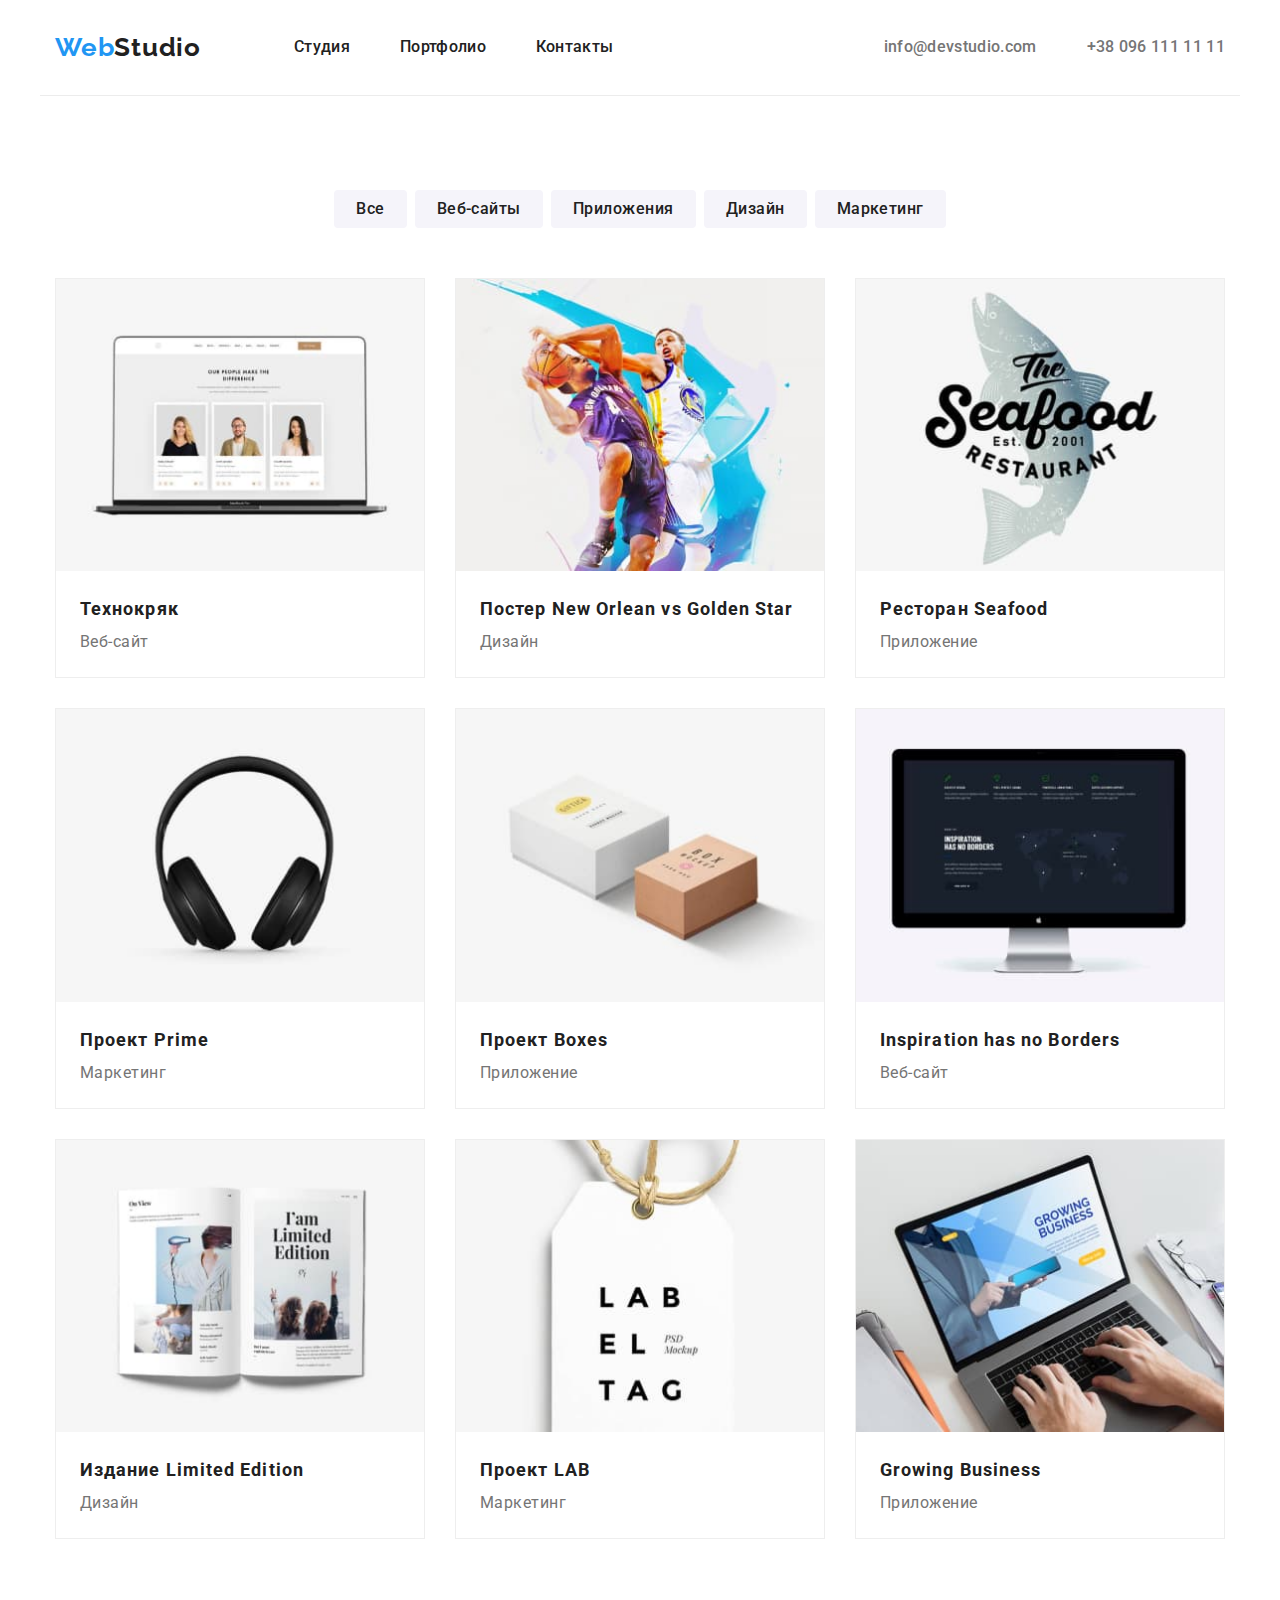
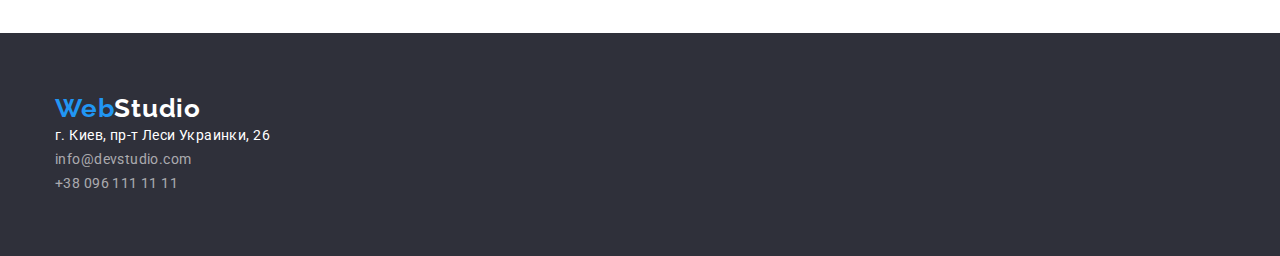
==== commit 61a2c0cb: "Remarks corrected - extreme margins are removed" ====
--- a/portfolio.html
+++ b/portfolio.html
@@ -53,11 +53,11 @@
                 <h1 hidden>Портфолио</h1>
                 <!-- Фільтр -->
                 <ul class="portfolio-filter-list list">
-                    <li><button class="portfolio-filter-btn btn" type="button">Все</button></li>
-                    <li><button class="portfolio-filter-btn btn" type="button">Веб-сайты</button></li>
-                    <li><button class="portfolio-filter-btn btn" type="button">Приложения</button></li>
-                    <li><button class="portfolio-filter-btn btn" type="button">Дизайн</button></li>
-                    <li><button class="portfolio-filter-btn btn" type="button">Маркетинг</button></li>
+                    <li class="portfolio-filter-list-item"><button class="portfolio-filter-btn btn" type="button">Все</button></li>
+                    <li class="portfolio-filter-list-item"><button class="portfolio-filter-btn btn" type="button">Веб-сайты</button></li>
+                    <li class="portfolio-filter-list-item"><button class="portfolio-filter-btn btn" type="button">Приложения</button></li>
+                    <li class="portfolio-filter-list-item"><button class="portfolio-filter-btn btn" type="button">Дизайн</button></li>
+                    <li class="portfolio-filter-list-item"><button class="portfolio-filter-btn btn" type="button">Маркетинг</button></li>
                 </ul>
                 <!-- Портфоліо -->
                 <ul class="portfolio-list card-set list">
--- a/css/styles.css
+++ b/css/styles.css
@@ -132,7 +132,13 @@
 
 .header-list, .list {}
 
-.header-list-item {}
+.header-list-item {
+    margin-right: 50px;
+}
+
+.header-list-item:last-child {
+    margin-right: 0;
+}
 
 .header-link {
     width: 122px;
@@ -145,10 +151,7 @@
     color: var(--main-txt-cl);
 }
 
-.header-link:not(last-child) {
-    margin-right: 50px;
-}
-        
+     
 .header-link:hover,
 .header-link:focus {
     color: var(--accent-txt-cl);
@@ -237,6 +240,7 @@
     padding-bottom: 94px;
 }
 
+/* benefits-set start */
 .benefits-set {
     margin: 0;
     display: flex;
@@ -250,6 +254,7 @@
     margin-left: var(--benefits-gap);
     margin-top: var(--benefits-gap);
 }
+/* benefits-set end */
 
 .benefits-list-item-title {
     font-weight: 700;
@@ -300,20 +305,19 @@
     margin-bottom: 50px;
 }
 
+/* team-set start */
 .team-set {
     padding: 0;
     margin: 0;
     display: flex;
     flex-wrap: wrap;
-    margin-left: calc(-1 * var(--team-gap));
-    margin-top: calc(-1 * var(--team-gap));
+   gap: var(--team-gap);
 }
 
 .team-set-item {
-    flex-basis: calc(100% / var(--team-items) - var(--team-gap));
-    margin-left: var(--team-gap);
-    margin-top: var(--team-gap);
-}
+    flex-basis: calc(100% / var(--team-gap) * 3) / var(--team-items));
+}
+/* team-set end */
 
 .team-list-item {
     padding-bottom: 30px;
@@ -360,6 +364,14 @@
 
 .portfolio-filter-list, .list {} 
 
+.portfolio-filter-list-item {
+    margin-right: 8px;
+}
+
+.portfolio-filter-list-item:last-child {
+    margin-right: 0;
+}
+
 .portfolio-filter-btn {
     font-weight: 500;
     font-size: 16px;
@@ -373,32 +385,25 @@
     padding: 6px 22px;
 }
 
-.portfolio-filter-btn:not(last-child) {
-    margin-right: 8px;
-}
-
 .portfolio-filter-btn:hover,
 .portfolio-filter-btn:focus {
     color: var(--secondary-accent-txt-cl);
     background-color: var(--accent-bg-cl);
 }
 
-/* portfolio-list set */
+/* portfolio-list-set start */
 .card-set {
     padding: 0;
     margin: 0;
     display: flex;
     flex-wrap: wrap;
-    margin-left: calc(-1 * var(--portfolio-gap));
-    margin-top: calc(-1 * var(--portfolio-gap));
-    
+    gap: var(--portfolio-gap);
 }
 
 .card-set-item {
-    flex-basis: calc(100% / var(--portfolio-items) - var(--portfolio-gap));
-    margin-left: var(--portfolio-gap);
-    margin-top: var(--portfolio-gap);
-}
+    flex-basis: calc((100% - var(--portfolio-gap) * 2) / var(--portfolio-items));
+}
+/* portfolio-list-set end */
 
 .portfolio-list-item {
     display: flex;
